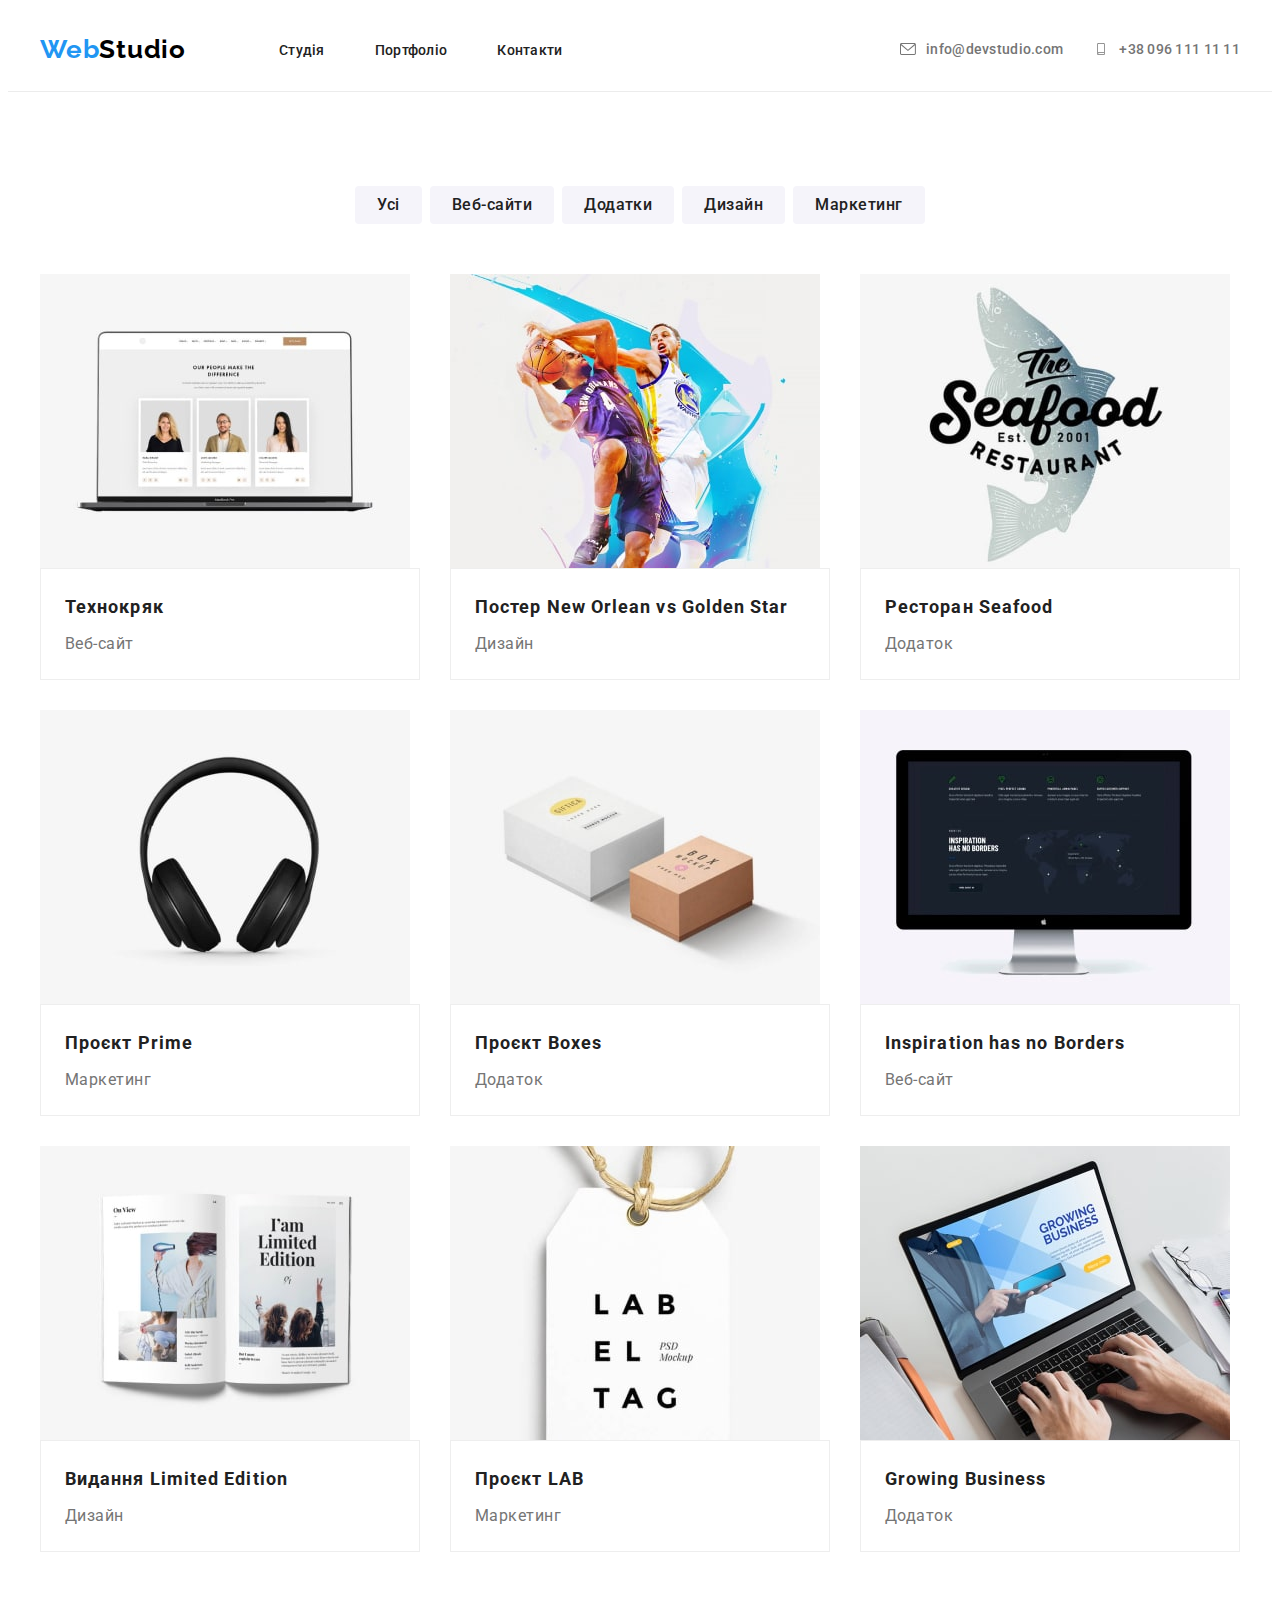
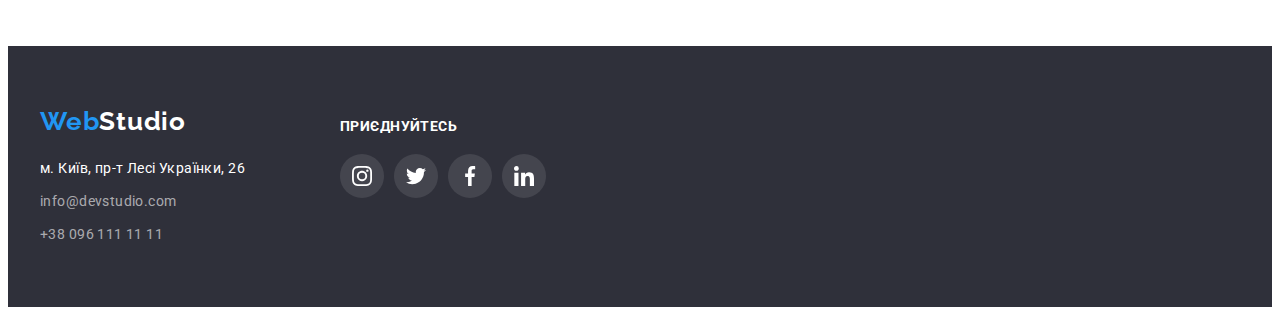
==== portfolio.html @ 829b3ae2 "first-iteration" ====
<!DOCTYPE html>
<html lang="uk">
  <head>
    <meta charset="UTF-8" />
    <meta http-equiv="X-UA-Compatible" content="IE=edge" />
    <meta name="viewport" content="width=device-width, initial-scale=1.0" />
    <title>Студія</title>
    <link rel="preconnect" href="https://fonts.googleapis.com" />
    <link rel="preconnect" href="https://fonts.gstatic.com" crossorigin />
    <link
      href="https://fonts.googleapis.com/css2?family=Raleway:wght@700&family=Roboto:wght@400;500;700;900&display=swap"
      rel="stylesheet"
    />
    <link
      rel="stylesheet"
      href="https://cdnjs.cloudflare.com/ajax/libs/modern-normalize/1.1.0/modern-normalize.min.css"
      integrity="sha512-wpPYUAdjBVSE4KJnH1VR1HeZfpl1ub8YT/NKx4PuQ5NmX2tKuGu6U/JRp5y+Y8XG2tV+wKQpNHVUX03MfMFn9Q=="
      crossorigin="anonymous"
      referrerpolicy="no-referrer"
    />
    <link rel="stylesheet" href="./css/styles.css" />
  </head>
  <body>
    <header class="header">
      <div class="header-container container">
        <a href="./index.html" class="logo"
          ><span class="first-logo-part">Web</span>Studio</a
        >
        <nav class="main-navigation">
          <ul class="navigation-list list">
            <li class="navigation-item"><a href="./index.html">Студія</a></li>
            <li class="navigation-item">
              <a href="./portfolio.html">Портфоліо</a>
            </li>
            <li class="navigation-item"><a href="">Контакти</a></li>
          </ul>
        </nav>
        <div class="header-contacts-conteiner">
          <a href="mailto:info@devstudio.com">
            <svg>
              <use href="./images/icons.svg#icon-envelope"></use>
            </svg>
            info@devstudio.com</a
          >
          <a href="tel:+380961111111">
            <svg>
              <use href="./images/icons.svg#icon-smartphone"></use>
            </svg>
            +38 096 111 11 11</a
          >
        </div>
      </div>
    </header>
    <main>
      <section class="portfolio">
        <div class="portfolio-container container">
          <h1 class="portfolio--hidden-title">Портфоліо</h1>
          <ul class="portfolio-nav list">
            <li class="portfolio-nav-link">
              <button type="button">Усі</button>
            </li>
            <li class="portfolio-nav-link">
              <button type="button">Веб-сайти</button>
            </li>
            <li class="portfolio-nav-link">
              <button type="button">Додатки</button>
            </li>
            <li class="portfolio-nav-link">
              <button type="button">Дизайн</button>
            </li>
            <li class="portfolio-nav-link">
              <button type="button">Маркетинг</button>
            </li>
          </ul>
          <ul class="portfolio-list list">
            <li class="portfolio-item">
              <img
                src="./images/technokrak.jpeg"
                alt="Комп'ютер з відкритим прожктом"
              />
              <div class="portfolio-items-container">
                <h2 class="portfolio-name">Технокряк</h2>
                <p class="portfolio-description">Веб-сайт</p>
              </div>
            </li>
            <li class="portfolio-item">
              <img src="./images/poster.jpeg" alt="Постер гра у баскетбол" />
              <div class="portfolio-items-container">
                <h2 class="portfolio-name">Постер New Orlean vs Golden Star</h2>
                <p class="portfolio-description">Дизайн</p>
              </div>
            </li>
            <li class="portfolio-item">
              <img src="./images/seafood.jpeg" alt="Вивіска ресторану" />
              <div class="portfolio-items-container">
                <h2 class="portfolio-name">Ресторан Seafood</h2>
                <p class="portfolio-description">Додаток</p>
              </div>
            </li>
            <li class="portfolio-item">
              <img src="./images/project-prime.jpeg" alt="Навушники" />
              <div class="portfolio-items-container">
                <h2 class="portfolio-name">Проєкт Prime</h2>
                <p class="portfolio-description">Маркетинг</p>
              </div>
            </li>
            <li class="portfolio-item">
              <img src="./images/project-boxes.jpeg" alt="Коробки" />
              <div class="portfolio-items-container">
                <h2 class="portfolio-name">Проєкт Boxes</h2>
                <p class="portfolio-description">Додаток</p>
              </div>
            </li>
            <li class="portfolio-item">
              <img src="./images/no-borders.jpeg" alt="Екран" />
              <div class="portfolio-items-container">
                <h2 lang="en" class="portfolio-name">
                  Inspiration has no Borders
                </h2>
                <p class="portfolio-description">Веб-сайт</p>
              </div>
            </li>
            <li class="portfolio-item">
              <img src="./images/limit-edition.jpeg" alt="Відкрита книга" />
              <div class="portfolio-items-container">
                <h2 class="portfolio-name">Видання Limited Edition</h2>
                <p class="portfolio-description">Дизайн</p>
              </div>
            </li>
            <li class="portfolio-item">
              <img src="./images/project-lab.jpeg" alt="Бірка  LAB" />
              <div class="portfolio-items-container">
                <h2 class="portfolio-name">Проєкт LAB</h2>
                <p class="portfolio-description">Маркетинг</p>
              </div>
            </li>
            <li class="portfolio-item">
              <img src="./images/business.jpeg" alt="Ноутбук" />
              <div class="portfolio-items-container">
                <h2 lang="en" class="portfolio-name">Growing Business</h2>
                <p class="portfolio-description">Додаток</p>
              </div>
            </li>
          </ul>
        </div>
      </section>
    </main>
    <footer class="footer">
      <div class="footer-main-container container">
        <div class="footer-container">
          <div class="f-logo">
            <a href="./index.html" class="logo footer-logo"
              ><span class="first-logo-part">Web</span>Studio</a
            >
          </div>
          <div class="footer-address-container">
            <address>
              <ul class="footer-list list">
                <li class="footer-address-item">
                  <a
                    href="https://goo.gl/maps/2sGrw6UL9zUKpocN6"
                    target="_blank"
                    rel="noreferrer noopener nofollower"
                    class="footer-contacts footer-adress"
                    >м. Київ, пр-т Лесі Українки, 26</a
                  >
                </li>
                <li class="footer-address-item">
                  <a href="mailto:info@devstudio.com" class="footer-contacts"
                    >info@devstudio.com</a
                  >
                </li>
                <li class="footer-address-item">
                  <a href="tel:+380961111111" class="footer-contacts"
                    >+38 096 111 11 11</a
                  >
                </li>
              </ul>
            </address>
          </div>
        </div>
        <div class="social-links-container">
          <h2 class="footer-title">приєднуйтесь</h2>
          <ul class="footer-social-links-list list">
            <li>
              <a href="#" class="footer-social-links">
                <svg class="social-links-icon">
                  <use href="./images/icons.svg#icon-instagram"></use>
                </svg>
              </a>
            </li>
            <li>
              <a href="#" class="footer-social-links"
                ><svg class="social-links-icon">
                  <use href="./images/icons.svg#icon-twitter"></use>
                </svg>
              </a>
            </li>
            <li>
              <a href="#" class="footer-social-links"
                ><svg class="social-links-icon">
                  <use href="./images/icons.svg#icon-facebook"></use></svg
              ></a>
            </li>
            <li>
              <a href="#" class="footer-social-links"
                ><svg class="social-links-icon">
                  <use href="./images/icons.svg#icon-linkedin"></use></svg
              ></a>
            </li>
          </ul>
        </div>
      </div>
    </footer>
    <script src="./js/modal.js"></script>
  </body>
</html>
---- css/styles.css ----
:root {
  --main-text-color: #757575;
  --main-h-color: #212121;
  --action-color: #2196f3;
}
body {
  font-family: Roboto, sans-serif;
  color: var(--main-text-color);
}
.list {
  list-style-type: none;
}
.container {
  width: 1200px;
  padding: 0px 15px;
  margin: 0 auto;
}
h1,
h2,
h3,
h4,
h5,
h6,
p,
ul,
a {
  margin: 0;
  padding: 0;
}
/* ---------HEADER---------- */
.header {
  border-bottom: solid 1px #ececec;
}
.header-container {
  display: flex;
  align-items: center;
}
.logo {
  font-family: "Raleway";
  font-style: normal;
  font-weight: 700;
  font-size: 26px;
  line-height: 1.19;
  letter-spacing: 0.03em;
  text-decoration: none;
  color: #000;
  margin-right: 93px;
}
.first-logo-part {
  color: #2196f3;
}
.navigation-list {
  display: flex;
}
.navigation-item > a {
  text-decoration: none;
  font-family: inherit;
  font-weight: 500;
  font-size: 14px;
  line-height: 16px;
  letter-spacing: 0.02em;
  color: var(--main-h-color);
  transition: color 250ms cubic-bezier(0.4, 0, 0.2, 1);
}
.navigation-item > a:focus,
.navigation-item > a:hover {
  color: var(--action-color);
}
.navigation-item {
  padding: 32px 0;
}
.navigation-item:not(:last-child) {
  margin-right: 50px;
}
.header-contacts-conteiner {
  display: flex;
  justify-content: center;
  align-items: center;
  margin-left: auto;
  padding-top: 32px;
  padding-bottom: 32px;
}
.header-contacts-conteiner a:not(:last-child) {
  margin-right: 30px;
}
.header-contacts-conteiner > a {
  display: flex;

  justify-content: center;
  align-items: center;
  text-decoration: none;
  font-weight: 500;
  font-size: 14px;
  line-height: 1.14;
  letter-spacing: 0.02em;
  font-family: inherit;
  color: var(--main-text-color);
  transition: color 250ms cubic-bezier(0.4, 0, 0.2, 1);
}
.header-contacts-conteiner > a:focus,
.header-contacts-conteiner > a:hover {
  color: var(--action-color);
}

.header-contacts-conteiner a svg {
  width: 16px;
  height: 12px;
  margin-right: 10px;
  fill: rgba(117, 117, 117, 1);
}
.header-contacts-conteiner a:hover svg,
.header-contacts-conteiner a:focus svg {
  fill: var(--action-color);
  transition: fill 250ms cubic-bezier(0.4, 0, 0.2, 1);
}
/* ---------HERO---------- */
.hero {
  background-color: #2f303a;
  background-image: linear-gradient(
      to right,
      rgba(47, 48, 58, 0.4),
      rgba(0, 0, 0, 0.4)
    ),
    url(../images/background-img.jpeg);
  background-repeat: no-repeat;
  background-size: cover;
  max-width: 1600px;
  min-height: 600px;
  margin: 0 auto;
  background-position: center;
}

.hero-container {
  display: flex;
  flex-wrap: wrap;
  justify-content: center;
  max-width: 696px;
}
.hero-title {
  font-style: normal;
  font-weight: 900;
  font-size: 44px;
  line-height: 1.36;
  text-align: center;
  letter-spacing: 0.06em;
  text-transform: uppercase;
  color: #ffffff;
  margin-bottom: 30px;
  margin-top: 200px;
}
.hero-btn {
  background-color: var(--action-color);
  font-style: normal;
  font-weight: 700;
  font-size: 16px;
  line-height: 1.88;
  display: flex;
  align-items: center;
  text-align: center;
  letter-spacing: 0.06em;
  cursor: pointer;
  color: #ffffff;
  border-radius: 4px;
  border: none;
  margin-bottom: 200px;
  padding: 10px 32px;
}
/* ---------OUR-BENEFITS---------- */
.benefits {
  padding: 94px 15px;
}
.benefits-list {
  display: flex;
  flex-wrap: wrap;
  align-content: flex-start;
}
.benefits-item {
  width: calc((100% - 90px) / 4);
}
.benefits-hidden-title,
.portfolio--hidden-title {
  position: absolute;
  width: 1px;
  height: 1px;
  margin: -1px;
  border: 0;
  padding: 0;

  white-space: nowrap;
  clip-path: inset(100%);
  clip: rect(0 0 0 0);
  overflow: hidden;
}
.icon-container {
  display: flex;
  justify-content: center;
  align-items: center;
  min-height: 120px;
  text-align: center;
  margin-bottom: 30px;
  background-color: #f5f4fa;
  border-radius: 4px;
}
.benefits-icon {
  width: 70px;
  height: 70px;
}
.benefits-sub-title {
  font-size: 14px;
  line-height: 1.14;
  letter-spacing: 0.03em;
  text-transform: uppercase;
  color: var(--main-h-color);
  margin-bottom: 24px;
}
.benefits-descriptions {
  font-weight: 400;
  font-size: 14px;
  line-height: 1.71;
  letter-spacing: 0.03em;
}
.benefits-list .benefits-item:not(:last-child) {
  margin-right: 30px;
}
/* ---------OUR-ENGAGEMENTS---------- */
.engagement {
  padding-bottom: 94px;
}
.engagement-title {
  font-size: 36px;
  line-height: 1.17;
  text-align: center;
  letter-spacing: 0.03em;
  color: var(--main-h-color);
  width: 100%;
  margin-bottom: 50px;
}
.engagement-list {
  display: flex;
}
.engagement-item {
  width: calc((100% - 60px) / 3);
}
.engagement-list .engagement-item:not(:last-child) {
  margin-right: 30px;
}
.engagment-item-container {
  position: relative;
}
.engagment-item-container > img {
  display: block;
}
.engagement-text {
  font-size: 14px;
  line-height: 16px;
  text-align: center;
  letter-spacing: 0.03em;
  text-transform: uppercase;
  color: rgba(255, 255, 255, 1);
  width: 100%;
  padding-top: 27px;
  padding-bottom: 27px;
  background: rgba(47, 48, 58, 0.8);
  position: absolute;
  bottom: 0px;
}
/* ---------OUR-TEAM---------- */
.team {
  padding-top: 94px;
  padding-bottom: 94px;
  background-color: #f5f4fa;
}
.team-title {
  font-size: 36px;
  line-height: 1.17;
  text-align: center;
  letter-spacing: 0.03em;
  color: var(--main-h-color);
  width: 100%;
  margin-bottom: 50px;
}
.team-list {
  display: flex;
}
.team-item {
  width: calc((100% - 90px) / 4);
  box-shadow: 0px 1px 3px rgba(0, 0, 0, 0.12), 0px 1px 1px rgba(0, 0, 0, 0.14),
    0px 2px 1px rgba(0, 0, 0, 0.2);
  border-radius: 0px 0px 4px 4px;
  background-color: #ffffff;
}
.team-item > img {
  display: block;
}
.team-members-container {
  padding-top: 30px;
  padding-bottom: 16px;
}
.team-member-name {
  font-weight: 500;
  font-size: 16px;
  line-height: 1.19;
  text-align: center;
  letter-spacing: 0.03em;
  color: var(--main-h-color);
  margin-bottom: 10px;
}
.team-member {
  font-size: 16px;
  line-height: 1.19;
  text-align: center;
  letter-spacing: 0.03em;
  /* margin-bottom: 30px; */
}
.team-list .team-item:not(:last-child) {
  margin-right: 30px;
}
.team-links-list {
  display: flex;
  justify-content: center;
  align-items: center;
  padding-left: 32px;
  padding-right: 32px;
  padding-bottom: 30px;
}

.team-links-list li:not(:last-child) a {
  margin-right: 10px;
}
.team-links {
  display: flex;
  justify-content: center;
  align-items: center;
  border-radius: 50%;
  width: 44px;
  height: 44px;
  transition: background-color 250ms cubic-bezier(0.4, 0, 0.2, 1);
}
.team-links-icon {
  display: inline-block;
  width: 20px;
  height: 20px;
  fill: rgba(175, 177, 184, 1);
  transition: fill 250ms cubic-bezier(0.4, 0, 0.2, 1);
}
.team-links:hover,
.team-links:focus {
  background-color: var(--action-color);
}
.team-links:hover .team-links-icon,
.team-links:focus .team-links-icon {
  fill: #ffffff;
}
/* ---------PARTNERS---------- */
.partners {
  background-color: #fff;
  padding-top: 94px;
  padding-bottom: 94px;
}
.partners-container {
  max-width: 1200px;
}
.partners-title {
  font-size: 36px;
  line-height: 42px;
  text-align: center;
  letter-spacing: 0.03em;
  color: var(--main-h-color);
  margin-bottom: 50px;
}
.partners-container .partners-list {
  display: flex;
  justify-content: space-between;
  align-items: center;
}
.partners-items {
  /* padding: 16px 32px; */
  width: calc((100% - 150px) / 6);
}
.partners-items:not(:last-child) {
  margin-right: 30px;
}
.partners-items .partners-link {
  display: flex;
  justify-content: center;
  align-items: center;
  width: 100%;
  height: 92px;
  /* padding: 16px 32px; */
  border: 1px solid #afb1b8;
  border-radius: 4px;
  cursor: pointer;
  transition: border-color 250ms cubic-bezier(0.4, 0, 0.2, 1);
}
.partners-logo {
  width: 106px;
  height: 60px;
  fill: rgba(175, 177, 184, 1);
  transition: fill 250ms cubic-bezier(0.4, 0, 0.2, 1);
}
.partners-link:hover,
.partners-link:focus {
  border-color: var(--action-color);
}
.partners-link:hover .partners-logo,
.partners-link:focus .partners-logo {
  fill: var(--action-color);
}
/* ---------FOOTER---------- */
.footer {
  background-color: #2f303a;
  border: solid 0px transparent;
  padding-top: 60px;
  padding-bottom: 60px;
}
.footer-main-container {
  display: flex;
}
.footer-container {
  display: flex;
  flex-wrap: wrap;
  max-width: 280px;
}
.footer-logo {
  color: #ffffff;
}
.f-logo {
  width: 100%;
}
.footer-address-container {
  padding-top: 20px;
  margin-right: 70px;
}
.footer-contacts {
  text-decoration: none;
  font-family: inherit;
  font-style: normal;
  font-size: 14px;
  line-height: 1.71;
  letter-spacing: 0.03em;
  color: rgba(255, 255, 255, 0.6);
}
.footer-adress {
  color: #ffffff;
}
.footer-list .footer-address-item:not(:last-child) {
  margin-bottom: 9px;
}
.social-links-container {
  padding: 0 20px;
}
.footer-title {
  font-size: 14px;
  line-height: 16px;
  letter-spacing: 0.03em;
  text-transform: uppercase;
  color: rgba(255, 255, 255, 1);
  margin-top: 12px;
  margin-bottom: 20px;
}
.footer-social-links-list {
  display: flex;
  justify-content: center;
  align-items: center;
}

.footer-social-links-list li:not(:last-child) a {
  margin-right: 10px;
}

.footer-social-links {
  display: flex;
  justify-content: center;
  align-items: center;
  border-radius: 50%;
  width: 44px;
  height: 44px;
  background-color: rgba(255, 255, 255, 0.1);
  transition: background-color 250ms cubic-bezier(0.4, 0, 0.2, 1);
}
.social-links-icon {
  display: inline-block;
  width: 20px;
  height: 20px;
  fill: rgba(255, 255, 255, 1);
}
.footer-social-links:hover,
.footer-social-links:focus {
  background-color: var(--action-color);
}
.footer-social-links:hover .team-links-icon,
.footer-social-links:focus .team-links-icon {
  fill: #ffffff;
}
/* --------PORTFOLIO-------- */
.portfolio {
  padding-top: 94px;
  padding-bottom: 94px;
}
.portfolio-nav {
  display: flex;
  justify-content: center;
  margin-bottom: 50px;
}
.portfolio-nav-link > button {
  font-family: inherit;
  font-weight: 500;
  font-size: 16px;
  line-height: 1.62;
  text-align: center;
  letter-spacing: 0.03em;
  color: var(--main-h-color);
  background-color: #f5f4fa;
  padding: 6px 22px;
  border-radius: 4px;
  border: none;
  cursor: pointer;
  transition: background-color 250ms cubic-bezier(0.4, 0, 0.2, 1),
    color 250ms cubic-bezier(0.4, 0, 0.2, 1),
    box-shadow 250ms cubic-bezier(0.4, 0, 0.2, 1);
}
.portfolio-nav-link > button:hover,
.portfolio-nav-link > button:focus {
  background-color: var(--action-color);
  color: #ffffff;
  box-shadow: 0px 3px 1px rgba(0, 0, 0, 0.1), 0px 1px 2px rgba(0, 0, 0, 0.08),
    0px 2px 2px rgba(0, 0, 0, 0.12);
}
.portfolio-nav .portfolio-nav-link:not(:last-child) {
  margin-right: 8px;
}
.portfolio-item img {
  display: block;
}
.portfolio-items-container {
  padding: 20px 24px;
  border: 1px solid #eeeeee;
  background: #ffffff;
}
.portfolio-list {
  display: flex;
  flex-wrap: wrap;
  justify-content: space-between;
}
.portfolio-item {
  display: inline-block;
  width: calc((100% - 60px) / 3);
  transition: box-shadow 250ms cubic-bezier(0.4, 0, 0.2, 1);
}
.portfolio-item:hover {
  box-shadow: 0px 1px 1px rgba(0, 0, 0, 0.12), 0px 4px 4px rgba(0, 0, 0, 0.06),
    1px 4px 6px rgba(0, 0, 0, 0.16);
}
.portfolio-list .portfolio-item:not(:nth-child(3n)) {
  margin-right: 30px;
}
.portfolio-list .portfolio-item:not(:nth-last-child(-n + 3)) {
  margin-bottom: 30px;
}

.portfolio-name {
  font-size: 18px;
  line-height: 2;
  letter-spacing: 0.06em;
  color: var(--main-h-color);
  margin-bottom: 4px;
}
.portfolio-description {
  font-size: 16px;
  line-height: 1.88;
  letter-spacing: 0.03em;
}
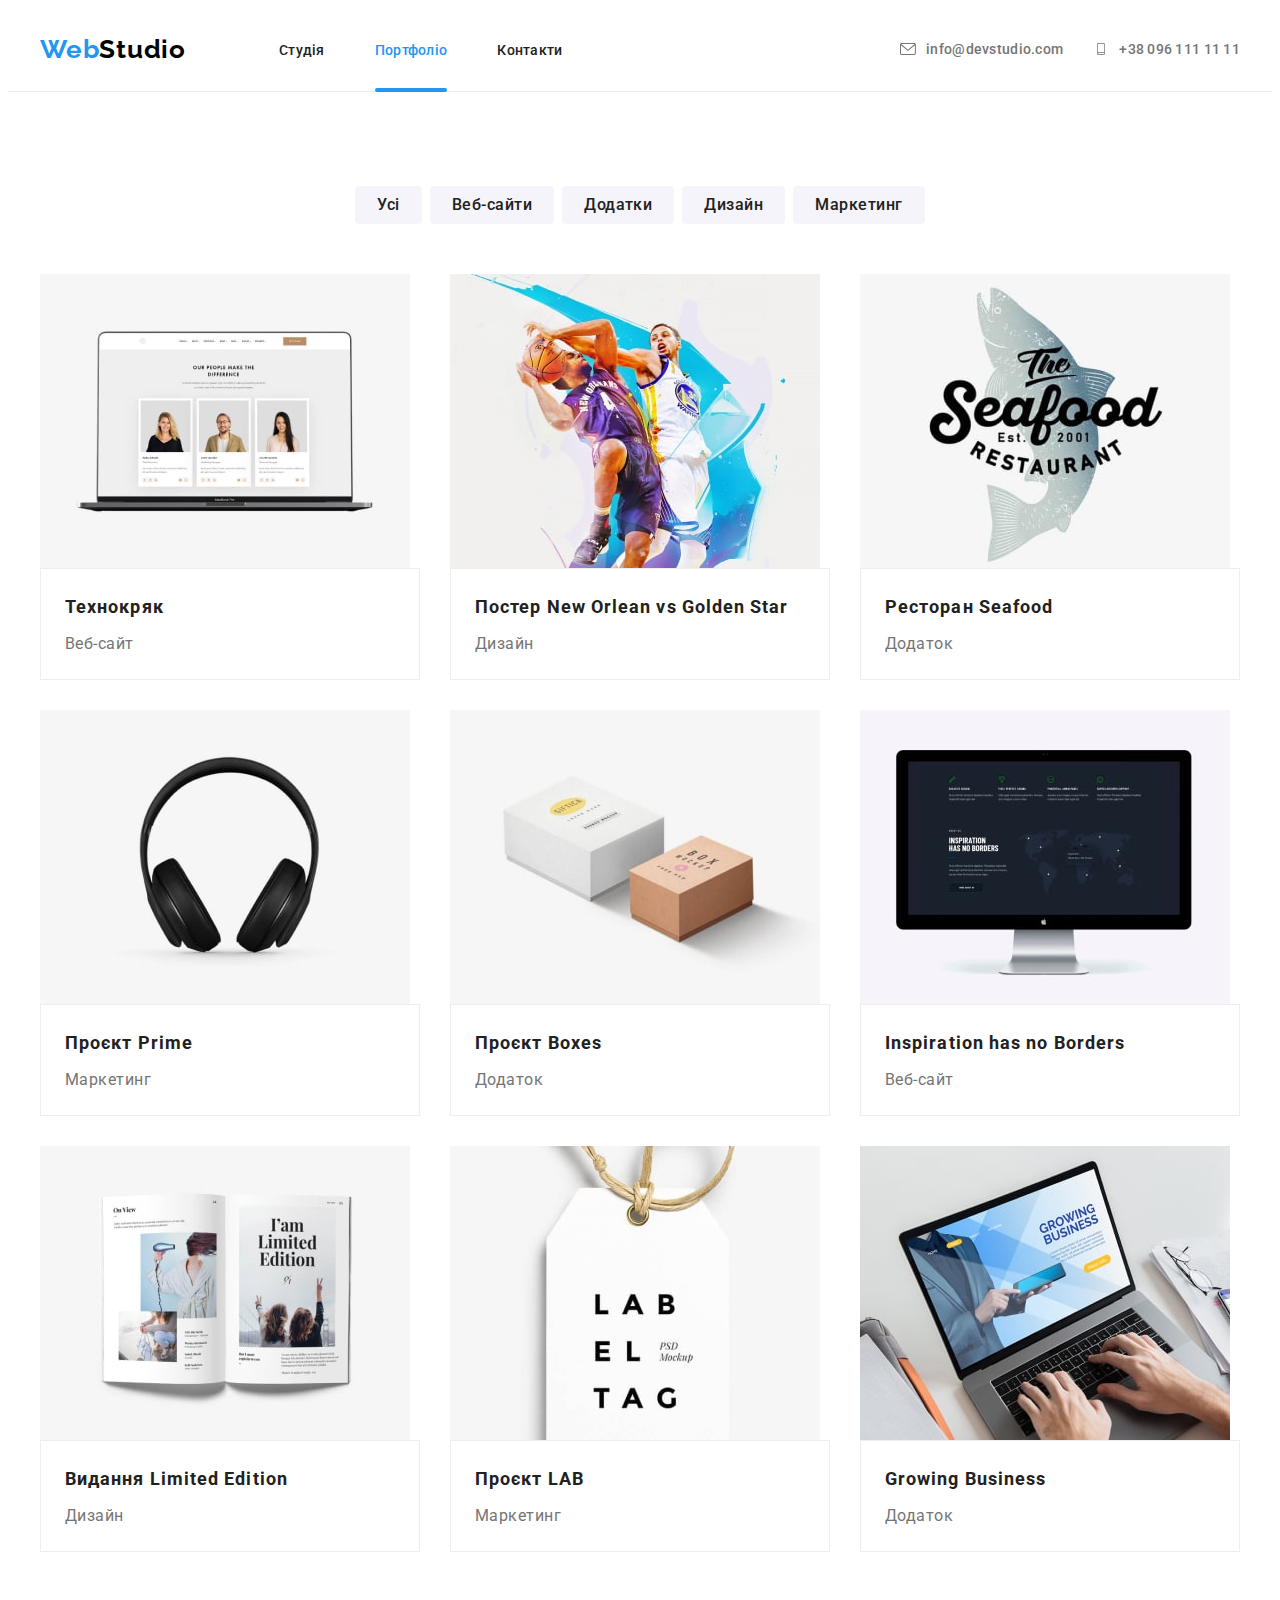
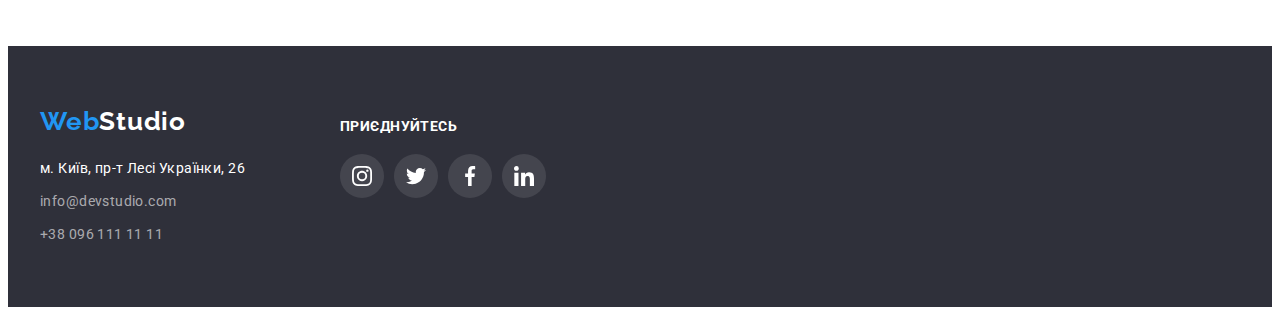
==== commit 0647f072: "portfolio-overlay" ====
--- a/portfolio.html
+++ b/portfolio.html
@@ -29,7 +29,7 @@
         <nav class="main-navigation">
           <ul class="navigation-list list">
             <li class="navigation-item"><a href="./index.html">Студія</a></li>
-            <li class="navigation-item">
+            <li class="navigation-item active">
               <a href="./portfolio.html">Портфоліо</a>
             </li>
             <li class="navigation-item"><a href="">Контакти</a></li>
@@ -74,45 +74,99 @@
           </ul>
           <ul class="portfolio-list list">
             <li class="portfolio-item">
-              <img
-                src="./images/technokrak.jpeg"
-                alt="Комп'ютер з відкритим прожктом"
-              />
+              <div class="portfolio-img-p-wrap">
+                <img
+                  src="./images/technokrak.jpeg"
+                  alt="Комп'ютер з відкритим прожктом"
+                />
+                <div class="portfolio-overlay">
+                  <p class="portfolio-hover-text">
+                    Ресурс пропонує комплексні пропозиції з різним рівнем
+                    функціоналу та сервісів. Все це дозволить відвідувачу
+                    отримати вичерпні відомості про компанію чи приватну особу.
+                  </p>
+                </div>
+              </div>
               <div class="portfolio-items-container">
                 <h2 class="portfolio-name">Технокряк</h2>
                 <p class="portfolio-description">Веб-сайт</p>
               </div>
             </li>
             <li class="portfolio-item">
-              <img src="./images/poster.jpeg" alt="Постер гра у баскетбол" />
+              <div class="portfolio-img-p-wrap">
+                <img src="./images/poster.jpeg" alt="Постер гра у баскетбол" />
+                <div class="portfolio-overlay">
+                  <p class="portfolio-hover-text">
+                    Ресурс пропонує комплексні пропозиції з різним рівнем
+                    функціоналу та сервісів. Все це дозволить відвідувачу
+                    отримати вичерпні відомості про компанію чи приватну особу.
+                  </p>
+                </div>
+              </div>
               <div class="portfolio-items-container">
                 <h2 class="portfolio-name">Постер New Orlean vs Golden Star</h2>
                 <p class="portfolio-description">Дизайн</p>
               </div>
             </li>
             <li class="portfolio-item">
-              <img src="./images/seafood.jpeg" alt="Вивіска ресторану" />
+              <div class="portfolio-img-p-wrap">
+                <img src="./images/seafood.jpeg" alt="Вивіска ресторану" />
+                <div class="portfolio-overlay">
+                  <p class="portfolio-hover-text">
+                    Ресурс пропонує комплексні пропозиції з різним рівнем
+                    функціоналу та сервісів. Все це дозволить відвідувачу
+                    отримати вичерпні відомості про компанію чи приватну особу.
+                  </p>
+                </div>
+              </div>
               <div class="portfolio-items-container">
                 <h2 class="portfolio-name">Ресторан Seafood</h2>
                 <p class="portfolio-description">Додаток</p>
               </div>
             </li>
             <li class="portfolio-item">
-              <img src="./images/project-prime.jpeg" alt="Навушники" />
+              <div class="portfolio-img-p-wrap">
+                <img src="./images/project-prime.jpeg" alt="Навушники" />
+                <div class="portfolio-overlay">
+                  <p class="portfolio-hover-text">
+                    Ресурс пропонує комплексні пропозиції з різним рівнем
+                    функціоналу та сервісів. Все це дозволить відвідувачу
+                    отримати вичерпні відомості про компанію чи приватну особу.
+                  </p>
+                </div>
+              </div>
               <div class="portfolio-items-container">
                 <h2 class="portfolio-name">Проєкт Prime</h2>
                 <p class="portfolio-description">Маркетинг</p>
               </div>
             </li>
             <li class="portfolio-item">
-              <img src="./images/project-boxes.jpeg" alt="Коробки" />
+              <div class="portfolio-img-p-wrap">
+                <img src="./images/project-boxes.jpeg" alt="Коробки" />
+                <div class="portfolio-overlay">
+                  <p class="portfolio-hover-text">
+                    Ресурс пропонує комплексні пропозиції з різним рівнем
+                    функціоналу та сервісів. Все це дозволить відвідувачу
+                    отримати вичерпні відомості про компанію чи приватну особу.
+                  </p>
+                </div>
+              </div>
               <div class="portfolio-items-container">
                 <h2 class="portfolio-name">Проєкт Boxes</h2>
                 <p class="portfolio-description">Додаток</p>
               </div>
             </li>
             <li class="portfolio-item">
-              <img src="./images/no-borders.jpeg" alt="Екран" />
+              <div class="portfolio-img-p-wrap">
+                <img src="./images/no-borders.jpeg" alt="Екран" />
+                <div class="portfolio-overlay">
+                  <p class="portfolio-hover-text">
+                    Ресурс пропонує комплексні пропозиції з різним рівнем
+                    функціоналу та сервісів. Все це дозволить відвідувачу
+                    отримати вичерпні відомості про компанію чи приватну особу.
+                  </p>
+                </div>
+              </div>
               <div class="portfolio-items-container">
                 <h2 lang="en" class="portfolio-name">
                   Inspiration has no Borders
@@ -121,21 +175,48 @@
               </div>
             </li>
             <li class="portfolio-item">
-              <img src="./images/limit-edition.jpeg" alt="Відкрита книга" />
+              <div class="portfolio-img-p-wrap">
+                <img src="./images/limit-edition.jpeg" alt="Відкрита книга" />
+                <div class="portfolio-overlay">
+                  <p class="portfolio-hover-text">
+                    Ресурс пропонує комплексні пропозиції з різним рівнем
+                    функціоналу та сервісів. Все це дозволить відвідувачу
+                    отримати вичерпні відомості про компанію чи приватну особу.
+                  </p>
+                </div>
+              </div>
               <div class="portfolio-items-container">
                 <h2 class="portfolio-name">Видання Limited Edition</h2>
                 <p class="portfolio-description">Дизайн</p>
               </div>
             </li>
             <li class="portfolio-item">
-              <img src="./images/project-lab.jpeg" alt="Бірка  LAB" />
+              <div class="portfolio-img-p-wrap">
+                <img src="./images/project-lab.jpeg" alt="Бірка  LAB" />
+                <div class="portfolio-overlay">
+                  <p class="portfolio-hover-text">
+                    Ресурс пропонує комплексні пропозиції з різним рівнем
+                    функціоналу та сервісів. Все це дозволить відвідувачу
+                    отримати вичерпні відомості про компанію чи приватну особу.
+                  </p>
+                </div>
+              </div>
               <div class="portfolio-items-container">
                 <h2 class="portfolio-name">Проєкт LAB</h2>
                 <p class="portfolio-description">Маркетинг</p>
               </div>
             </li>
             <li class="portfolio-item">
-              <img src="./images/business.jpeg" alt="Ноутбук" />
+              <div class="portfolio-img-p-wrap">
+                <img src="./images/business.jpeg" alt="Ноутбук" />
+                <div class="portfolio-overlay">
+                  <p class="portfolio-hover-text">
+                    Ресурс пропонує комплексні пропозиції з різним рівнем
+                    функціоналу та сервісів. Все це дозволить відвідувачу
+                    отримати вичерпні відомості про компанію чи приватну особу.
+                  </p>
+                </div>
+              </div>
               <div class="portfolio-items-container">
                 <h2 lang="en" class="portfolio-name">Growing Business</h2>
                 <p class="portfolio-description">Додаток</p>
--- a/css/styles.css
+++ b/css/styles.css
@@ -62,8 +62,24 @@
   color: var(--main-h-color);
   transition: color 250ms cubic-bezier(0.4, 0, 0.2, 1);
 }
+.navigation-item {
+  position: relative;
+}
+.navigation-item.active::after,
+.navigation-item > a:active::after {
+  content: "";
+  width: 100%;
+  height: 4px;
+  position: absolute;
+  bottom: -1px;
+  left: 0;
+  background-color: var(--action-color);
+  border-radius: 2px;
+}
 .navigation-item > a:focus,
-.navigation-item > a:hover {
+.navigation-item > a:hover,
+.navigation-item > a:active,
+.navigation-item.active > a {
   color: var(--action-color);
 }
 .navigation-item {
@@ -570,3 +586,30 @@
   line-height: 1.88;
   letter-spacing: 0.03em;
 }
+.portfolio-img-p-wrap {
+  position: relative;
+  overflow: hidden;
+}
+.portfolio-overlay {
+  content: "";
+  position: absolute;
+  background-color: var(--action-color);
+  width: 100%;
+  height: 100%;
+
+  top: 0;
+  left: 0;
+  transform: translateY(100%);
+  transition: transform 250ms ease;
+}
+.portfolio-hover-text {
+  font-weight: 400;
+  font-size: 18px;
+  line-height: 1.56em;
+  letter-spacing: 0.03em;
+  color: #ffffff;
+  padding: 64px 24px;
+}
+.portfolio-item:hover .portfolio-overlay {
+  transform: translateY(0);
+}
